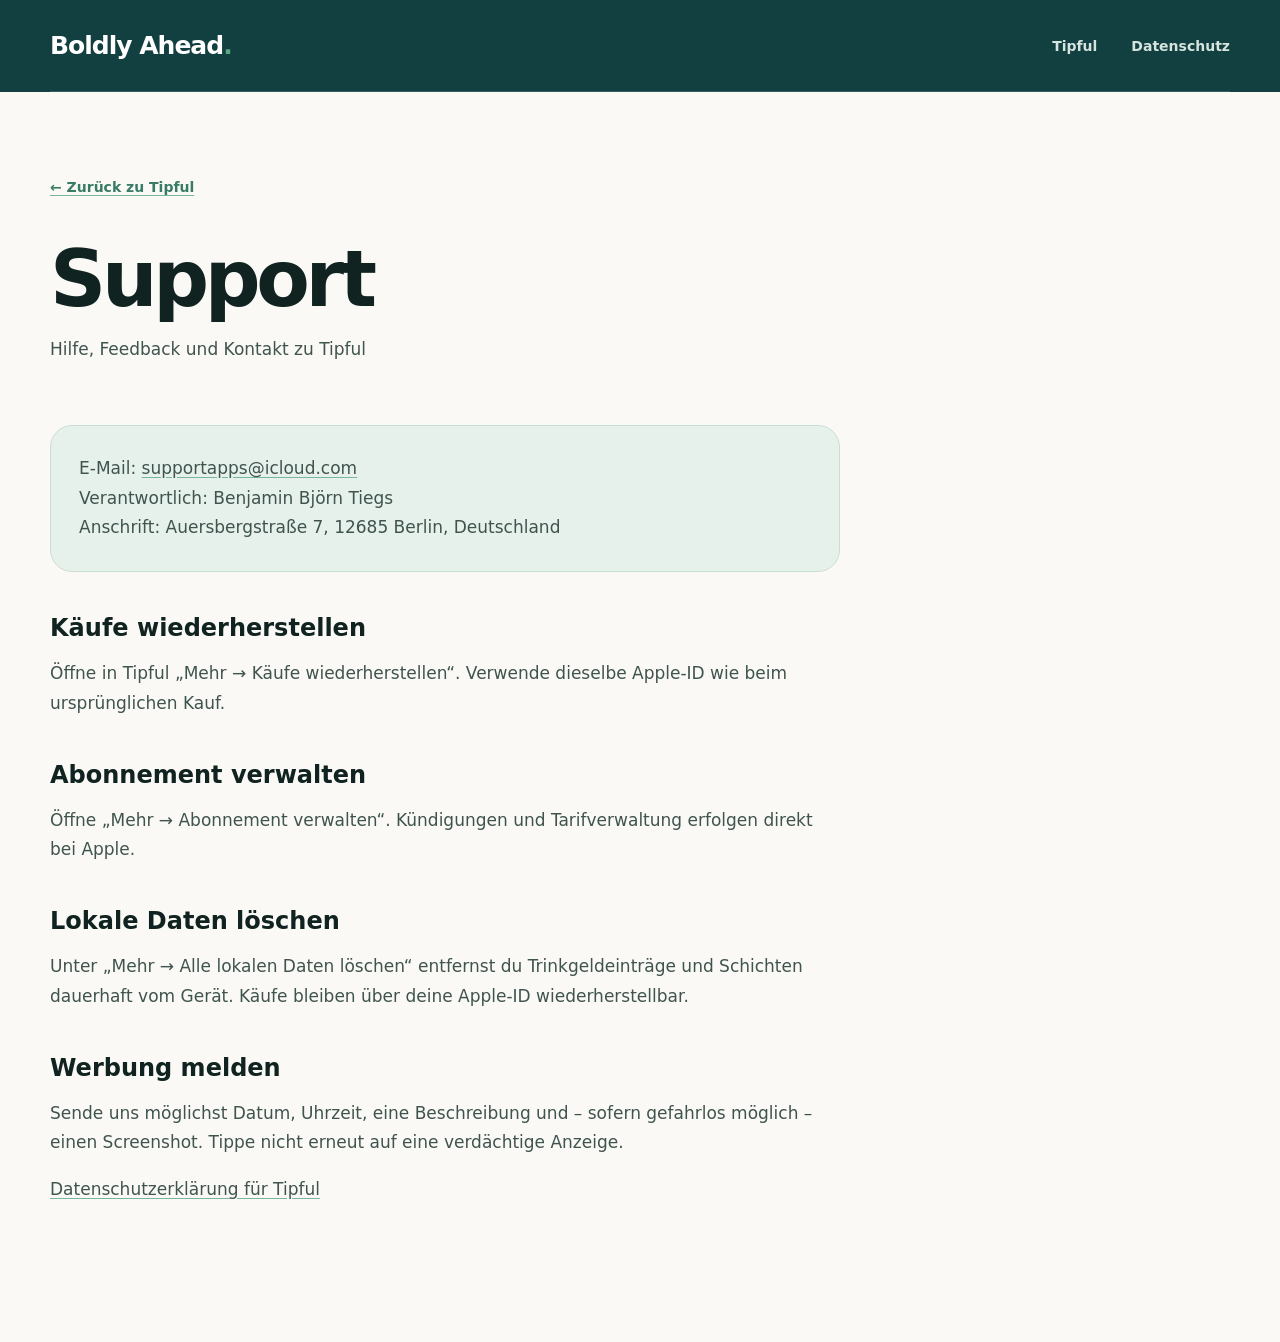
==== docs/tipful/support/index.html @ aa45bf8f "Create index.html" ====
<!doctype html><html lang="de"><head><meta charset="utf-8"><meta name="viewport" content="width=device-width,initial-scale=1"><title>Support — Tipful</title><meta name="description" content="Hilfe, Feedback und Kontakt zur Tipful App."><link rel="stylesheet" href="../../assets/styles.css"><link rel="canonical" href="https://benjamintiegs-crypto.github.io/boldlyahead/tipful/support/"></head><body><main><div class="legal-header"><header class="site-header"><a class="wordmark" href="../../">Boldly Ahead<span>.</span></a><nav><a href="../">Tipful</a><a href="../privacy/">Datenschutz</a></nav></header></div><div class="legal-main shell"><article><a class="back-link" href="../">← Zurück zu Tipful</a><h1>Support</h1><p class="updated">Hilfe, Feedback und Kontakt zu Tipful</p><p class="contact-card">E-Mail: <a href="mailto:supportapps@icloud.com">supportapps@icloud.com</a><br>Verantwortlich: Benjamin Björn Tiegs<br>Anschrift: Auersbergstraße 7, 12685 Berlin, Deutschland</p><h2>Käufe wiederherstellen</h2><p>Öffne in Tipful „Mehr → Käufe wiederherstellen“. Verwende dieselbe Apple-ID wie beim ursprünglichen Kauf.</p><h2>Abonnement verwalten</h2><p>Öffne „Mehr → Abonnement verwalten“. Kündigungen und Tarifverwaltung erfolgen direkt bei Apple.</p><h2>Lokale Daten löschen</h2><p>Unter „Mehr → Alle lokalen Daten löschen“ entfernst du Trinkgeldeinträge und Schichten dauerhaft vom Gerät. Käufe bleiben über deine Apple-ID wiederherstellbar.</p><h2>Werbung melden</h2><p>Sende uns möglichst Datum, Uhrzeit, eine Beschreibung und – sofern gefahrlos möglich – einen Screenshot. Tippe nicht erneut auf eine verdächtige Anzeige.</p><p><a href="../privacy/">Datenschutzerklärung für Tipful</a></p></article></div></main></body></html>
---- docs/assets/styles.css ----
:root{--ink:#102321;--deep:#123f40;--teal:#1c5655;--mint:#bdebd5;--lime:#d9f56d;--cream:#f3f1e8;--paper:#faf9f5;--muted:#657a75;--line:rgba(16,35,33,.14)}
*{box-sizing:border-box}
html{scroll-behavior:smooth}
body{margin:0;background:var(--paper);color:var(--ink);font-family:Inter,Avenir Next,Avenir,Segoe UI,system-ui,sans-serif;-webkit-font-smoothing:antialiased}
a{color:inherit;text-decoration:none}
.shell{width:min(1180px,calc(100% - 48px));margin-inline:auto}
.site-header{height:92px;width:min(1180px,calc(100% - 48px));margin:auto;display:flex;align-items:center;justify-content:space-between;border-bottom:1px solid var(--line)}
.wordmark{font-size:25px;font-weight:850;letter-spacing:-1px}.wordmark span{color:#58a881}
.site-header nav{display:flex;gap:34px;font-size:14px;font-weight:750}.site-header nav a:hover{color:#277760}
.hero{min-height:680px;display:grid;grid-template-columns:1.08fr .92fr;align-items:center;gap:60px;padding-block:76px}
.eyebrow,.section-label{font-size:12px;letter-spacing:.2em;font-weight:850;color:#38715f;margin:0 0 22px}
.hero h1{font-size:clamp(58px,7vw,96px);line-height:.92;letter-spacing:-.065em;margin:0;font-weight:900}.hero h1 em{font-style:normal;color:#347761}
.lead{max-width:600px;font-size:20px;line-height:1.65;color:var(--muted);margin:34px 0}
.primary-button,.secondary-button{display:inline-flex;align-items:center;justify-content:space-between;gap:26px;border-radius:999px;padding:17px 24px;font-size:14px;font-weight:850}.primary-button{background:var(--ink);color:white}.primary-button span{font-size:20px;color:var(--mint)}
.hero-art{aspect-ratio:1;position:relative;border-radius:50%;background:var(--deep);overflow:hidden;box-shadow:0 34px 80px rgba(18,63,64,.22)}
.orbit{position:absolute;border-radius:50%;border:1px solid rgba(189,235,213,.3)}.orbit-one{inset:15%}.orbit-two{inset:30%;border-color:rgba(217,245,109,.35)}
.monogram{position:absolute;inset:36%;border-radius:34%;display:grid;place-items:center;background:var(--mint);font-weight:950;font-size:clamp(38px,5vw,70px);letter-spacing:-.08em;color:var(--deep);transform:rotate(-7deg)}
.spark{position:absolute;color:var(--lime);font-size:38px}.spark-one{top:14%;right:20%}.spark-two{bottom:16%;left:17%;font-size:25px}
.manifesto{background:var(--ink);color:white;padding:86px 0}.manifesto-grid{display:grid;grid-template-columns:.45fr 1.55fr;gap:60px}.section-label{color:var(--mint)}.manifesto-text{font-size:clamp(32px,4vw,54px);line-height:1.16;letter-spacing:-.035em;margin:0;font-weight:640}
.apps-section{padding:120px 0}.section-heading{display:flex;align-items:end;justify-content:space-between;margin-bottom:46px}.section-heading h2{font-size:clamp(40px,5vw,64px);letter-spacing:-.05em;margin:0}.section-heading>p{color:var(--muted)}
.app-card{border-radius:34px;background:var(--deep);color:white;display:grid;grid-template-columns:1fr 1fr;min-height:570px;overflow:hidden}.app-copy{padding:72px}.app-icon-letter{width:64px;height:64px;border-radius:20px;background:var(--mint);color:var(--deep);display:grid;place-items:center;font-size:41px;font-weight:950;margin-bottom:46px}.eyebrow.light{color:var(--mint);margin-bottom:16px}.app-copy h3{font-size:72px;letter-spacing:-.06em;margin:0 0 20px}.app-copy>p:not(.eyebrow){font-size:18px;line-height:1.65;color:#bed1cb;max-width:460px}.secondary-button{background:var(--lime);color:var(--ink);margin-top:26px}
.app-visual{display:grid;place-items:end center;padding:65px 50px 0;background:radial-gradient(circle at 55% 50%,#3e7d71 0,transparent 55%)}.phone-card{width:min(330px,92%);height:510px;background:#f5f3ea;border:11px solid #0a1c1a;border-bottom:0;border-radius:44px 44px 0 0;color:var(--ink);padding:30px 26px;box-shadow:0 30px 70px #071817}.phone-top{display:flex;align-items:center;justify-content:space-between;border-bottom:1px solid #ccd4cd;padding-bottom:20px}.phone-top span{font-weight:900;font-size:25px}.phone-top small{background:var(--mint);padding:7px 10px;border-radius:20px}.phone-card>p{margin:30px 0 2px;color:#658078}.phone-card>strong{font-size:47px;letter-spacing:-.05em}.mini-bars{height:145px;display:flex;align-items:end;gap:11px;padding-top:25px}.mini-bars i{flex:1;border-radius:10px 10px 3px 3px;background:#7da398;height:38%}.mini-bars i:nth-child(2){height:57%}.mini-bars i:nth-child(3){height:34%}.mini-bars i:nth-child(4){height:82%;background:#287663}.mini-bars i:nth-child(5){height:68%}.mini-bars i:nth-child(6){height:46%}.mini-bars i:nth-child(7){height:63%}.quick-row{display:flex;gap:8px}.quick-row b{flex:1;text-align:center;background:#e2e4dc;padding:13px 6px;border-radius:13px;font-size:13px}
.principles{padding:10px 0 120px;display:grid;grid-template-columns:repeat(3,1fr);gap:20px}.principles article{padding:34px;border-top:1px solid var(--line)}.principles span{color:#42836c;font-size:12px;font-weight:900}.principles h3{font-size:30px;margin:48px 0 12px}.principles p{color:var(--muted);line-height:1.6}
.site-footer{background:#0c1d1b;color:white;padding:76px 0 40px}.footer-inner{display:grid;grid-template-columns:1fr auto;gap:70px}.footer-inner>div>p{color:#8ea7a0}.footer-links{display:grid;grid-template-columns:repeat(2,auto);gap:15px 42px;font-size:14px}.footer-links a:hover{color:var(--mint)}.copyright{grid-column:1/-1;border-top:1px solid rgba(255,255,255,.12);padding-top:28px;color:#718b84;font-size:13px}
.legal-header{background:var(--deep);color:white}.legal-header .site-header{border-color:rgba(255,255,255,.16)}.legal-header nav a{color:#d6e3df}.legal-main{padding:85px 0 120px}.legal-main article{max-width:790px}.back-link{color:#387b66;font-weight:800;font-size:14px}.legal-main h1{font-size:clamp(48px,7vw,78px);letter-spacing:-.055em;line-height:1;margin:44px 0 16px}.updated{color:var(--muted);margin-bottom:60px}.legal-main h2{font-size:24px;margin:42px 0 12px}.legal-main p,.legal-main li{font-size:17px;line-height:1.75;color:#40544f}.legal-main a{text-decoration:underline;text-decoration-color:#79b49f;text-underline-offset:3px}.contact-card{padding:28px;border-radius:22px;background:#e6f1eb;border:1px solid #cadfd4}.product-hero{background:var(--deep);color:white;padding-bottom:90px}.product-hero .site-header{border-color:rgba(255,255,255,.15)}.product-grid{padding-top:78px;display:grid;grid-template-columns:1fr .8fr;gap:80px;align-items:center}.product-grid h1{font-size:clamp(68px,10vw,116px);letter-spacing:-.075em;line-height:.86;margin:15px 0 30px}.product-grid .lead{color:#c1d3cd}.feature-list{padding:100px 0;display:grid;grid-template-columns:repeat(2,1fr);gap:24px}.feature-list article{background:#eef2ec;border-radius:24px;padding:34px}.feature-list h2{font-size:26px}.feature-list p{color:var(--muted);line-height:1.65}.product-links{display:flex;gap:18px;flex-wrap:wrap}
@media(max-width:800px){.shell,.site-header{width:min(100% - 30px,1180px)}.site-header{height:76px}.site-header nav{gap:18px}.site-header nav a:first-child{display:none}.hero{grid-template-columns:1fr;min-height:auto;padding-block:70px}.hero h1{font-size:58px}.hero-art{width:85%;margin:auto}.manifesto-grid,.app-card,.product-grid{grid-template-columns:1fr}.manifesto-text{font-size:34px}.section-heading{align-items:start;flex-direction:column;gap:12px}.apps-section{padding:80px 0}.app-copy{padding:42px 28px}.app-copy h3{font-size:58px}.app-visual{min-height:480px}.principles,.feature-list{grid-template-columns:1fr}.footer-inner{grid-template-columns:1fr}.copyright{grid-column:auto}.legal-main{padding-top:55px}}
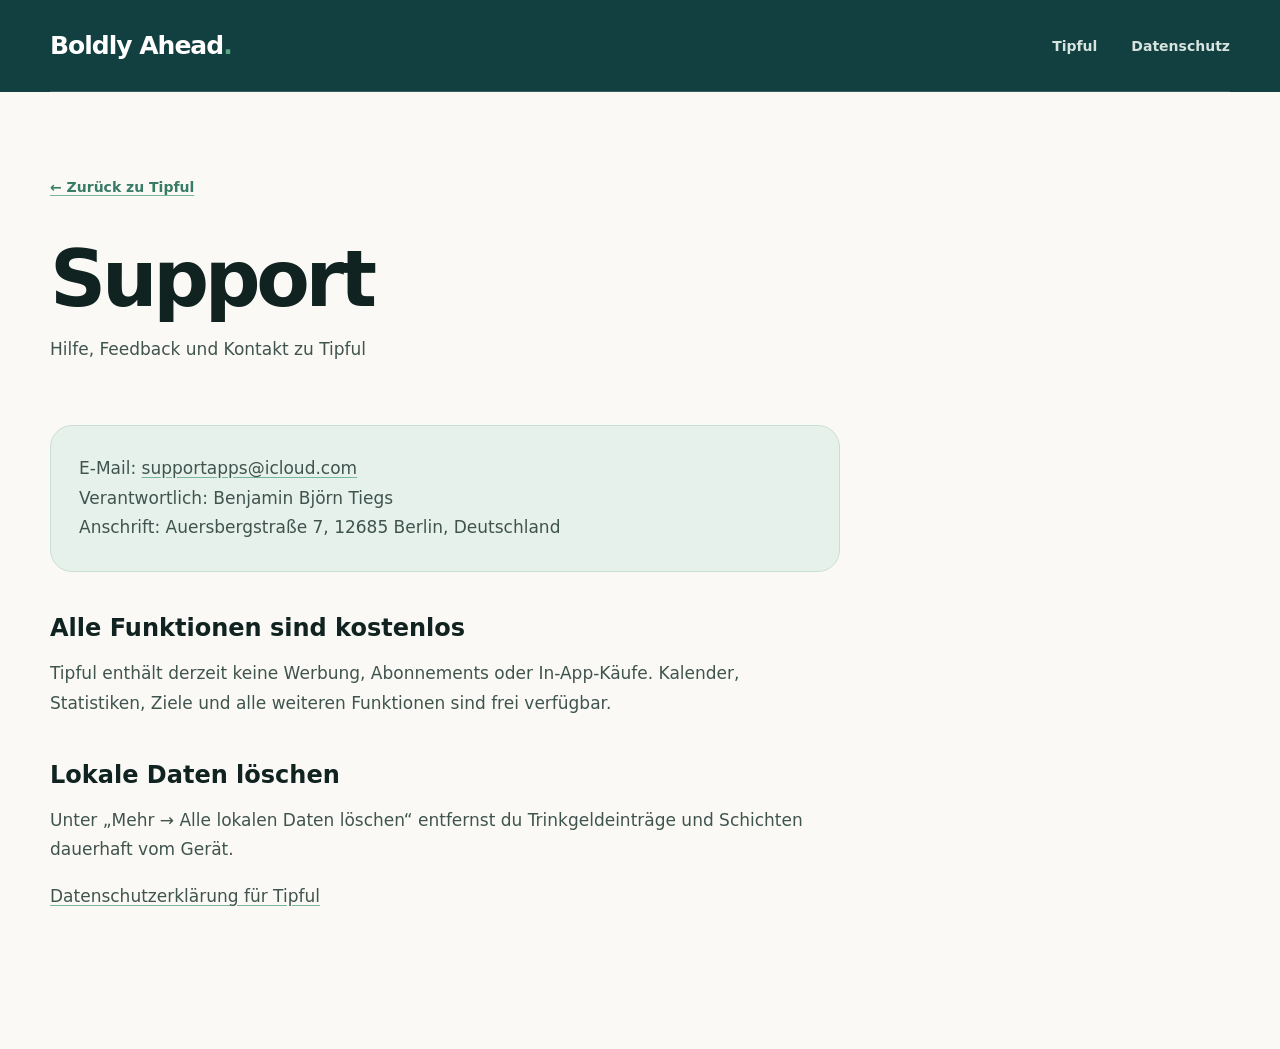
==== commit df547ae9: "Update index.html" ====
--- a/docs/tipful/support/index.html
+++ b/docs/tipful/support/index.html
@@ -1 +1,25 @@
-<!doctype html><html lang="de"><head><meta charset="utf-8"><meta name="viewport" content="width=device-width,initial-scale=1"><title>Support — Tipful</title><meta name="description" content="Hilfe, Feedback und Kontakt zur Tipful App."><link rel="stylesheet" href="../../assets/styles.css"><link rel="canonical" href="https://benjamintiegs-crypto.github.io/boldlyahead/tipful/support/"></head><body><main><div class="legal-header"><header class="site-header"><a class="wordmark" href="../../">Boldly Ahead<span>.</span></a><nav><a href="../">Tipful</a><a href="../privacy/">Datenschutz</a></nav></header></div><div class="legal-main shell"><article><a class="back-link" href="../">← Zurück zu Tipful</a><h1>Support</h1><p class="updated">Hilfe, Feedback und Kontakt zu Tipful</p><p class="contact-card">E-Mail: <a href="mailto:supportapps@icloud.com">supportapps@icloud.com</a><br>Verantwortlich: Benjamin Björn Tiegs<br>Anschrift: Auersbergstraße 7, 12685 Berlin, Deutschland</p><h2>Käufe wiederherstellen</h2><p>Öffne in Tipful „Mehr → Käufe wiederherstellen“. Verwende dieselbe Apple-ID wie beim ursprünglichen Kauf.</p><h2>Abonnement verwalten</h2><p>Öffne „Mehr → Abonnement verwalten“. Kündigungen und Tarifverwaltung erfolgen direkt bei Apple.</p><h2>Lokale Daten löschen</h2><p>Unter „Mehr → Alle lokalen Daten löschen“ entfernst du Trinkgeldeinträge und Schichten dauerhaft vom Gerät. Käufe bleiben über deine Apple-ID wiederherstellbar.</p><h2>Werbung melden</h2><p>Sende uns möglichst Datum, Uhrzeit, eine Beschreibung und – sofern gefahrlos möglich – einen Screenshot. Tippe nicht erneut auf eine verdächtige Anzeige.</p><p><a href="../privacy/">Datenschutzerklärung für Tipful</a></p></article></div></main></body></html>
+<!doctype html>
+<html lang="de">
+<head>
+  <meta charset="utf-8">
+  <meta name="viewport" content="width=device-width,initial-scale=1">
+  <title>Support — Tipful</title>
+  <meta name="description" content="Hilfe, Feedback und Kontakt zur Tipful App.">
+  <link rel="stylesheet" href="../../assets/styles.css">
+  <link rel="canonical" href="https://benjamintiegs-crypto.github.io/boldlyahead/tipful/support/">
+</head>
+<body><main>
+  <div class="legal-header"><header class="site-header"><a class="wordmark" href="../../">Boldly Ahead<span>.</span></a><nav><a href="../">Tipful</a><a href="../privacy/">Datenschutz</a></nav></header></div>
+  <div class="legal-main shell"><article>
+    <a class="back-link" href="../">← Zurück zu Tipful</a>
+    <h1>Support</h1>
+    <p class="updated">Hilfe, Feedback und Kontakt zu Tipful</p>
+    <p class="contact-card">E-Mail: <a href="mailto:supportapps@icloud.com">supportapps@icloud.com</a><br>Verantwortlich: Benjamin Björn Tiegs<br>Anschrift: Auersbergstraße 7, 12685 Berlin, Deutschland</p>
+    <h2>Alle Funktionen sind kostenlos</h2>
+    <p>Tipful enthält derzeit keine Werbung, Abonnements oder In-App-Käufe. Kalender, Statistiken, Ziele und alle weiteren Funktionen sind frei verfügbar.</p>
+    <h2>Lokale Daten löschen</h2>
+    <p>Unter „Mehr → Alle lokalen Daten löschen“ entfernst du Trinkgeldeinträge und Schichten dauerhaft vom Gerät.</p>
+    <p><a href="../privacy/">Datenschutzerklärung für Tipful</a></p>
+  </article></div>
+</main></body>
+</html>
